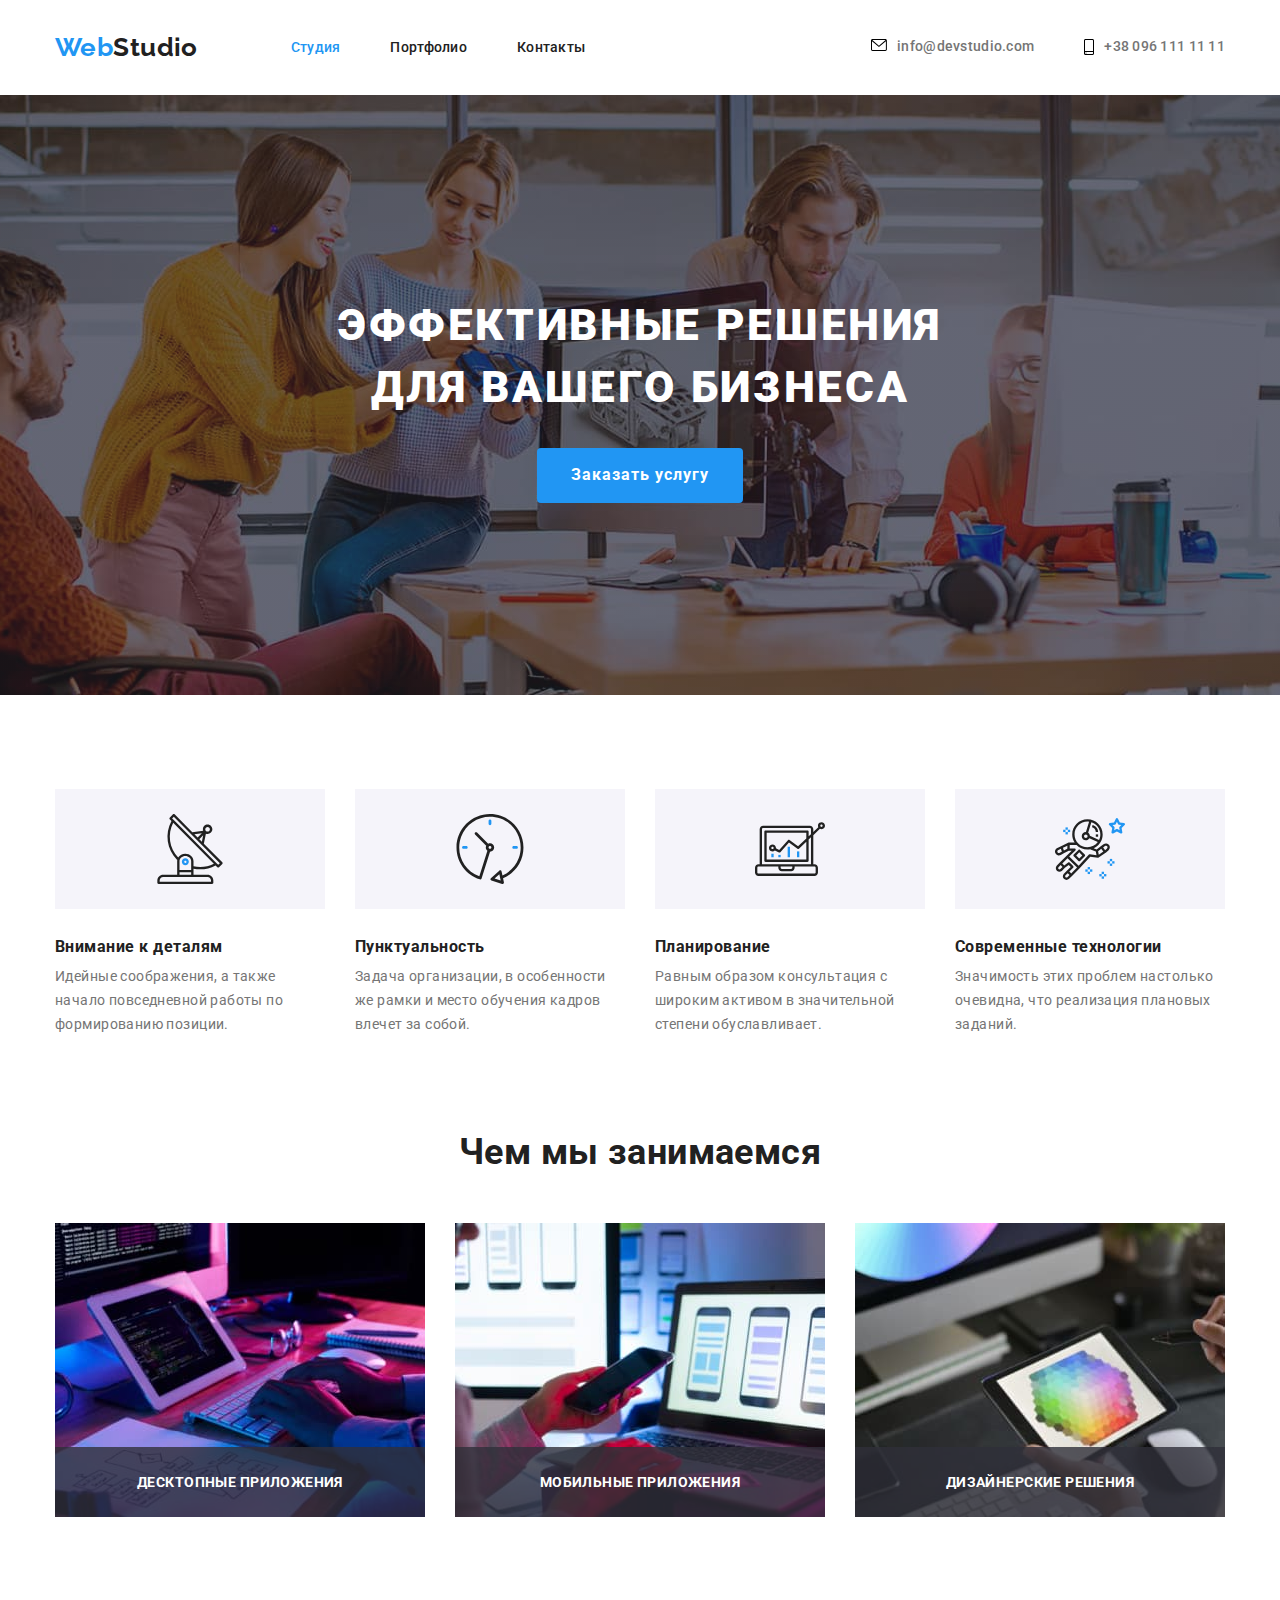
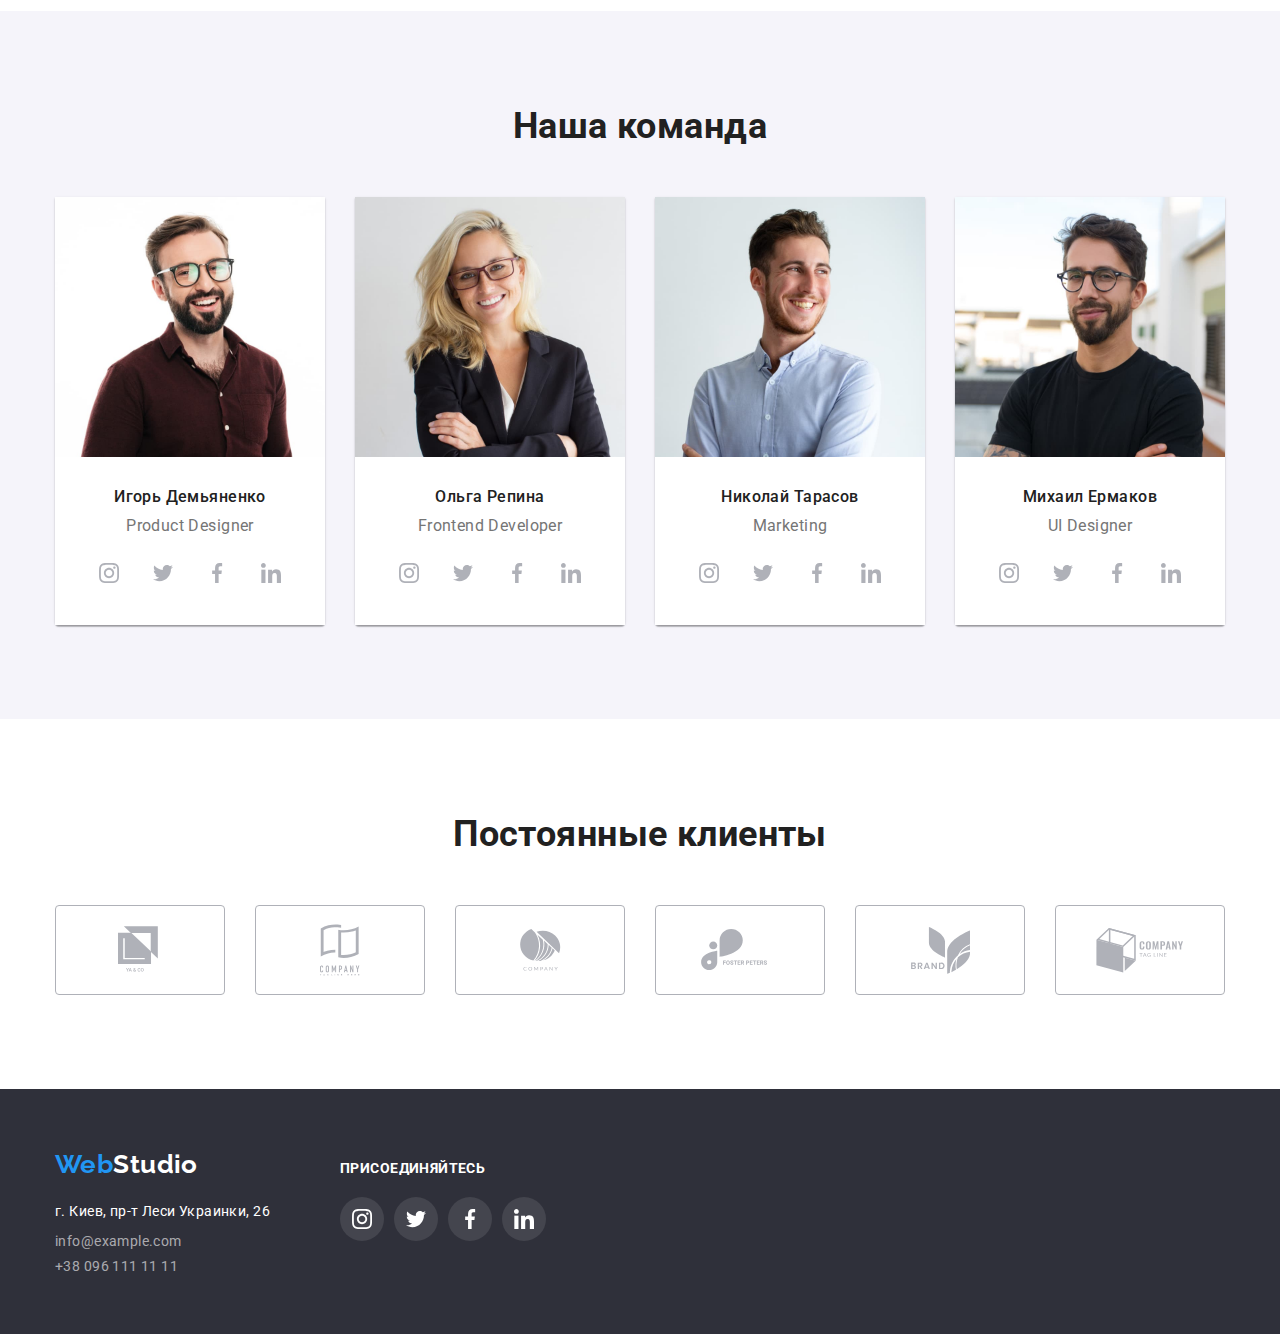
==== index.html @ ac174b3b "прошлый проект" ====
<!DOCTYPE html>
<html lang="ru">
<head>
    <meta charset="UTF-8">
    <meta http-equiv="X-UA-Compatible" content="IE=edge">
    <meta name="viewport" content="width=device-width, initial-scale=1.0">
    <title>Студия</title>
    <link rel="preconnect" href="https://fonts.gstatic.com">
    <link href="https://fonts.googleapis.com/css2?family=Raleway:wght@700&family=Roboto:wght@400;500;700;900&display=swap" rel="stylesheet">
    <link rel="stylesheet" href="https://cdnjs.cloudflare.com/ajax/libs/modern-normalize/1.0.0/modern-normalize.min.css"/>
    <link rel="stylesheet" href="./css/style.css"/>
</head>
<body>
    <!-- Header -->
    <header class="header-section">
                <!-- Navigation -->
        <div class="container">
            <nav class="nav">
                <a href="index.html" class="logo"><span class="accent">Web</span>Studio</a>
            
                <ul class="site-nav list">
                    <li class="item"><a href="index.html"  class="site-title link current">Студия</a></li>
                    <li class="item"><a href="portfolio.html" class="site-title link">Портфолио</a></li>
                    <li class="item"><a href="" class="site-title link">Контакты</a></li>
                </ul>
            </nav>
            <ul class="site-contacts list">
                <li class="item">
                    <a href="mailto:info@devstudio.com" class="contacts-title link">
                        <svg class="svg-mail">
                            <use href="./images/sprite.svg#icon-envelope"></use>
                        </svg>
                        info@devstudio.com</a>
                </li>
                <li class="item">
                    <a href="tel+380961111111" class="contacts-title link">
                        <svg class="svg-tell">
                            <use href="./images/sprite.svg#icon-smartphone"></use>
                        </svg>
                        +38 096 111 11 11</a>
                </li>
            </ul>
        </div>
    </header>
    <!-- Main-content -->
    <main>   
        <!-- Hero -->
        <div class="overlay">
            <section class="hero">
                <div class="hero-container">
                    <h1 class="hero-title">Эффективные решения для вашего бизнеса</h1>
                    <button type="button" class="button btn-hero" data-modal-open>Заказать услугу</button>
                </div>
            </section>
        </div>
        
        <!-- Наши преимущества -->
        <section class="advantages section">
            <div class="container">
                <!-- <h2>Наши преимущества</h2> -->
                <ul class="advantages-list list">
                    <li class="advantages-item antenna">
                        <h3 class="advantages-title">Внимание к деталям</h3>
                        <p class="advantages-text">Идейные соображения, а также начало повседневной работы по формированию позиции.</p>
                    </li>
                    <li class="advantages-item clock">
                        <h3 class="advantages-title">Пунктуальность</h3>
                        <p class="advantages-text">Задача организации, в особенности же рамки и место обучения кадров влечет за собой.
                        </p>
                    </li>
                    <li class="advantages-item diagram">
                        <h3 class="advantages-title">Планирование</h3>
                        <p class="advantages-text">Равным образом консультация с широким активом в значительной степени обуславливает.
                        </p>
                    </li>
                    <li class="advantages-item item astronaut">
                        <h3 class="advantages-title">Современные технологии</h3>
                        <p class="advantages-text">Значимость этих проблем настолько очевидна, что реализация плановых заданий.</p>
                    </li>
                </ul>
            </div>
        </section>
        <!-- business -->
        <section class="section no-padding">
            <div class="business container">
                <h2 class="section-title">Чем мы занимаемся</h2>
                <ul class="business-list list">
                    <li class="business-item"><img src="./images/picture1.jpg" alt="Работа за ноутбуком1" width="370" height="294">
                    <p class="lable">Десктопные приложения</p>
                    </li>
                    <li class="business-item"><img src="./images/picture2.jpg" alt="Работа за ноутбуком2" width="370" height="294">
                    <p class="lable">Мобильные приложения</p>
                    </li>
                    <li class="business-item"><img src="./images/picture3.jpg" alt="Работа за ноутбуком3" width="370" height="294">
                    <p class="lable">Дизайнерские решения</p>
                    </li>
                </ul>
            </div>
        </section>
        <!-- Team -->
        <section class="team section team-background">
            <div class="team-container container">
                <h2 class="section-title">Наша команда</h2>
                <ul class="team-list list">
                    <li class="team-item">
                        <img src="./images/img.jpg" alt="Игорь Демьяненко" width="270" height="260" />
                        <div class="team-text-container">
                            <h3 class="team-title">Игорь Демьяненко</h3>
                            <p class="team-text">Product Designer</p>
                            <ul class="social-list list">
                                <li class="social-list-item">
                                    <a href="" class="social-list-link list">
                                        <svg class="social-list-icon">
                                            <use href="./images/sprite.svg#icon-instagram2"></use>
                                        </svg>
                                    </a>
                                </li>
                                <li class="social-list-item">
                                    <a href="" class="social-list-link list">
                                        <svg class="social-list-icon">
                                            <use href="./images/sprite.svg#icon-twitter1"></use>
                                        </svg>
                                    </a>
                                </li>
                                <li class="social-list-item">
                                    <a href="" class="social-list-link list">
                                        <svg class="social-list-icon">
                                            <use href="./images/sprite.svg#icon-facebook1"></use>
                                        </svg>
                                    </a>
                                </li>
                                <li class="social-list-item">
                                    <a href="" class="social-list-link list">
                                        <svg class="social-list-icon">
                                            <use href="./images/sprite.svg#icon-linkedin1"></use>
                                        </svg>
                                    </a>
                                </li>
                            </ul>
                        </div>
                    </li>
                    <li class="team-item">
                        <img src="./images/img1.jpg" alt="Ольга Репина" width="270" height="260" />
                        <div class="team-text-container">
                            <h3 class="team-title">Ольга Репина</h3>
                            <p class="team-text">Frontend Developer</p>
                            <ul class="social-list list">
                                <li class="social-list-item">
                                    <a href="" class="social-list-link bg list">
                                        <svg class="social-list-icon">
                                            <use href="./images/sprite.svg#icon-instagram2"></use>
                                        </svg>
                                    </a>
                                </li>
                                <li class="social-list-item">
                                    <a href="" class="social-list-link list">
                                        <svg class="social-list-icon">
                                            <use href="./images/sprite.svg#icon-twitter1"></use>
                                        </svg>
                                    </a>
                                </li>
                                <li class="social-list-item">
                                    <a href="" class="social-list-link list">
                                        <svg class="social-list-icon">
                                            <use href="./images/sprite.svg#icon-facebook1"></use>
                                        </svg>
                                    </a>
                                </li>
                                <li class="social-list-item">
                                    <a href="" class="social-list-link list">
                                        <svg class="social-list-icon">
                                            <use href="./images/sprite.svg#icon-linkedin1"></use>
                                        </svg>
                                    </a>
                                </li>
                            </ul>
                        </div>
                    </li>
                    <li class="team-item">
                        <img class="img" src="./images/img2.jpg" alt="Николай Тарасов" width="270" height="260" />
                        <div class="team-text-container">
                            <h3 class="team-title">Николай Тарасов</h3>
                            <p class="team-text">Marketing</p>
                            <ul class="social-list list">
                                <li class="social-list-item">
                                    <a href="" class="social-list-link list">
                                        <svg class="social-list-icon">
                                            <use href="./images/sprite.svg#icon-instagram2"></use>
                                        </svg>
                                    </a>
                                </li>
                                <li class="social-list-item">
                                    <a href="" class="social-list-link list">
                                        <svg class="social-list-icon">
                                            <use href="./images/sprite.svg#icon-twitter1"></use>
                                        </svg>
                                    </a>
                                </li>
                                <li class="social-list-item">
                                    <a href="" class="social-list-link list">
                                        <svg class="social-list-icon">
                                            <use href="./images/sprite.svg#icon-facebook1"></use>
                                        </svg>
                                    </a>
                                </li>
                                <li class="social-list-item">
                                    <a href="" class="social-list-link list">
                                        <svg class="social-list-icon">
                                            <use href="./images/sprite.svg#icon-linkedin1"></use>
                                        </svg>
                                    </a>
                                </li>
                            </ul>
                        </div>
                    </li>
                    <li class="team-item">
                        <img src="./images/img3.jpg" alt="Михаил Ермаков" width="270" height="260" />
                        <div class="team-text-container">
                            <h3 class="team-title">Михаил Ермаков</h3>
                            <p class="team-text">UI Designer</p>
                            <ul class="social-list list">
                                <li class="social-list-item">
                                    <a href="" class="social-list-link list">
                                        <svg class="social-list-icon">
                                            <use href="./images/sprite.svg#icon-instagram2"></use>
                                        </svg>
                                    </a>
                                </li>
                                <li class="social-list-item">
                                    <a href="" class="social-list-link list">
                                        <svg class="social-list-icon">
                                            <use href="./images/sprite.svg#icon-twitter1"></use>
                                        </svg>
                                    </a>
                                </li>
                                <li class="social-list-item">
                                    <a href="" class="social-list-link list">
                                        <svg class="social-list-icon">
                                            <use href="./images/sprite.svg#icon-facebook1"></use>
                                        </svg>
                                    </a>
                                </li>
                                <li class="social-list-item">
                                    <a href="" class="social-list-link list">
                                        <svg class="social-list-icon">
                                            <use href="./images/sprite.svg#icon-linkedin1"></use>
                                        </svg>
                                    </a>
                                </li>
                            </ul>
                        </div>
                    </li>
                </ul>
            </div>
            
        </section>
    </main>
    <!-- Our partners -->
    <section class="parthners section">
        <div class="parthners-container container">
            <h2 class="section-title">Постоянные клиенты</h2>
            <ul class="parthners-list list">
                <li class="parthners-list-item">
                    <a href="" class="parthners-list-link list">
                        <svg class="parthners-list-icon" width="44px" height="49px">
                            <use href="./images/sprite.svg#icon-logo1"></use>
                        </svg>
                    </a>
                </li>
                <li class="parthners-list-item">
                    <a href="" class="parthners-list-link list">
                        <svg class="parthners-list-icon" width="40px" height="52px">
                            <use href="./images/sprite.svg#icon-logo2"></use>
                        </svg>
                    </a>
                </li>
                <li class="parthners-list-item">
                    <a href="" class="parthners-list-link list">
                        <svg  class="parthners-list-icon" width="41px" height="42px">
                            <use href="./images/sprite.svg#icon-logo3"></use>
                        </svg>
                    </a>
                </li>
                <li class="parthners-list-item">
                    <a href="" class="parthners-list-link list">
                        <svg class="parthners-list-icon" width="79px" height="42px">
                            <use href="./images/sprite.svg#icon-logo4"></use>
                        </svg>
                    </a>
                </li>
                <li class="parthners-list-item">
                    <a href="" class="parthners-list-link list">
                        <svg class="parthners-list-icon" width="59px" height="47px">
                            <use href="./images/sprite.svg#icon-logo5"></use>
                        </svg>
                    </a>
                </li>
                <li class="parthners-list-item">
                    <a href="" class="parthners-list-link list">
                        <svg class="parthners-list-icon" width="88px" height="45px">
                            <use href="./images/sprite.svg#icon-logo6"></use>
                        </svg>
                    </a>
                </li>
            </ul>
        </div>
    </section>  
    

    <!-- Footer -->
    <footer class="footer">
        <div class="footer-flex container">
            <div class="footer-wrapper ">
                <div class="footer-logo">
                    <a href="index.html" class="footer-logo logo"><span class="accent">Web</span><span class="logo-studio">Studio</span></a>
                </div>    
                <address class="address">г. Киев, пр-т Леси Украинки, 26</address>
                <ul class="footer-list list">
                    <li class="item"><a href="mailto:info@example.com" class="footer-contacts link">info@example.com</a></li>
                    <li class="item"><a href="tel+380961111111" class="footer-contacts link">+38 096 111 11 11</a></li>
            </div>
            <div class="footer-social-section">
                <h3 class="footer-social-title">Присоединяйтесь</h3>
                <ul class="footer-social-list list">
                    <li class="social-list-item">
                        <a href="" class="social-list-link list">
                            <svg class="social-list-icon">
                                <use href="./images/sprite.svg#icon-instagram2"></use>
                            </svg>
                        </a>
                    </li>
                    <li class="social-list-item">
                        <a href="" class="social-list-link list">
                            <svg class="social-list-icon">
                                <use href="./images/sprite.svg#icon-twitter1"></use>
                            </svg>
                        </a>
                    </li>
                    <li class="social-list-item">
                        <a href="" class="social-list-link list">
                            <svg class="social-list-icon">
                                <use href="./images/sprite.svg#icon-facebook1"></use>
                            </svg>
                        </a>
                    </li>
                    <li class="social-list-item">
                        <a href="" class="social-list-link list">
                            <svg class="social-list-icon">
                                <use href="./images/sprite.svg#icon-linkedin1"></use>
                            </svg>
                        </a>
                    </li>
                </ul>

            </div>
        </div>
    </footer>

    <div class="backdrop is-hidden" data-modal>
        <div class="modal">
           <button class="modal-close-btn" data-modal-close>
               <svg class="modal-close-logo">
                    <use href="./images/sprite.svg#icon-close"></use>
                </svg>
           </button>
        </div>
    </div>

    <script src="./js/model.js"></script>
</body>
</html>
---- css/style.css ----
:root {
  --primery-text-color: #757575;
  --title-text-color: #212121;
  --accent-color: #2196f3;
  --white-color: #ffffff;
  --primery-background: #f5f4fa;
  --second-background: #2f303a;
  --third-backgound: #e5e5e5;
  --contacts-footer: rgba(255, 255, 255, 0.6);

  --padprimery: 6px 22px;
}

body {
  background-color: var(--white-color);
  color: var(--primery-text-color);

  font-family: 'Roboto', sans-serif;
  font-size: 14px;
  font-weight: 400;
  font-style: normal;

  letter-spacing: 0.03em;
}

h1,
h2,
h3,
p,
ul {
  margin-top: 0;
  margin-bottom: 0;
}

img {
  display: block;
  max-width: 100%;
  height: auto;
}

/*___________Утилиты___________*/

.primery-background {
  background-color: var(--primery-background);
}

.third-background {
  background-color: var(--third-backgound);
}

.list {
  list-style: none;
  text-decoration: none;
  padding: 0;
  margin: 0;
}

.section {
  padding: 94px 0;
}

.container {
  width: 1200px;
  padding: 0 15px;

  margin-left: auto;
  margin-right: auto;
}

/*____________Header_____________*/
.header-section .container {
  display: flex;
  align-items: center;
}

.header-section {
  background-color: var(--white-color);
  padding: 32px 0;
}

.border {
  border-bottom: 1px solid #ececec;
}

/*______________Accent-webLogo____________*/
.accent {
  color: var(--accent-color);
}

.logo {
  color: var(--title-text-color);

  font-family: 'Raleway', sans-serif;
  font-weight: 700;
  font-size: 26px;

  line-height: 1.19;
  text-decoration: none;

  transition-property: color;
  transition-duration: 250ms;
  transition-timing-function: cubic-bezier(0.4, 0, 0.2, 1);

}

.logo:hover,
.logo:focus {
  color: var(--accent-color);
}

.logo-studio {
  color: #fff;
}

/*__________Site nav____________*/

.nav {
  display: flex;
  align-items: center;

}

.site-nav {
  display: flex;
  margin-left: 93px;
}

.site-nav .item:not(:last-child) {
  margin-right: 50px;
}

.site-title {
  color: var(--title-text-color);

  padding: 39px 0;

  font-weight: 500;
  line-height: 1.14;

  letter-spacing: 0.02em;

  text-decoration: none;

  transition-property: color;
  transition-duration: 250ms;
  transition-timing-function: cubic-bezier(0.4, 0, 0.2, 1);

  position: relative;

}

.site-title::after {
  content: '';
  position: absolute;

  display: block;
  width: 100%;
  height: 4px;
  background-color: var(--accent-color);
  left: 0;
  bottom: 0;

  opacity: 0;

  transition-property: opacity;
  transition-duration: 250ms;
  transition-timing-function: cubic-bezier(0.4, 0, 0.2, 1);

}

.site-title:hover::after {
  opacity: 1;
}

.site-nav .link:hover,
.site-nav .link:focus {
  color: var(--accent-color);
}

.site-nav a.link.current {
  color: var(--accent-color);
}

/* ______________Contacts_____________ */
.contacts-title {
  color: var(--primery-text-color);
  display: flex;

  font-weight: 500;

  line-height: 1.14;

  letter-spacing: 0.02em;

  text-decoration: none;

  transition-property: color;
  transition-duration: 250ms;
  transition-timing-function: cubic-bezier(0.4, 0, 0.2, 1);

}

.svg-mail {
  width: 16px;
  height: 12px;
  margin-right: 10px;
  align-items: center;

  transition-property: fill;
  transition-duration: 250ms;
  transition-timing-function: cubic-bezier(0.4, 0, 0.2, 1);

}

.svg-tell {
  width: 10px;
  height: 16px;
  margin-right: 10px;
  align-items: center;

  transition-property: fill;
  transition-duration: 250ms;
  transition-timing-function: cubic-bezier(0.4, 0, 0.2, 1);

}

.site-contacts {
  display: flex;
  margin-left: auto;
  align-items: center;
}

.site-contacts .item + .item {
  margin-left: 50px;
}

.contacts-title:hover .svg-mail,
.contacts-title:focus .svg-mail {
  fill: var(--accent-color);
}

.contacts-title:hover .svg-tell,
.contacts-title:focus .svg-tell {
  fill: var(--accent-color)
}

.site-contacts .link:hover,
.site-contacts .link:focus {
  color: var(--accent-color);
}

/*________________Hero___________*/

.hero {
  padding-top: 200px;
  padding-bottom: 200px;

  text-align: center;
}

.overlay {
  max-width: 1600px;
  height: 600px;
  margin-left: auto;
  margin-right: auto;
  background-image: linear-gradient(
      to right,
      rgba(47, 48, 58, 0.4),
      rgba(47, 48, 58, 0.4)
    ),
    url(../images/hero.jpg);
  background-color: #c4c4c4;
  background-repeat: no-repeat;
  background-position: center;
  background-size: cover;
}

.hero-title {
  color: var(--white-color);

  max-width: 700px;
  margin: 0 auto;

  font-weight: 900;
  font-size: 44px;

  align-content: center;

  margin-top: 0;
  margin-bottom: 30px;

  line-height: 1.4;
  letter-spacing: 0.06em;

  text-transform: uppercase;
}

/*_____________Main h2_____________*/
.section-title {
  color: var(--title-text-color);

  margin-bottom: 50px;

  font-weight: 700;
  font-size: 36px;

  line-height: 1.17;
  text-align: center;
}

/*______________Advantages____________*/

.advantages .advantages-list {
  display: flex;
  flex-wrap: wrap;
  margin-left: -30px;
  margin-top: -30px;
}

.advantages-item {
  width: calc(100% / 4 - 30px);
  margin-left: 30px;
  margin-top: 30px;
}

.advantages-title {
  color: var(--title-text-color);
  font-weight: 700;

  line-height: 16px;
  letter-spacing: 0.03em;

  margin-bottom: 10px;
}

.advantages-text {
  color: var(--primery-text-color);
  line-height: 1.71;
}

.advantages-item::before {
  display: block;
  content: '';
  height: 120px;
  background-repeat: no-repeat;
  background-position: center;
  background-color: #F5F4FA;
  margin-bottom: 30px;
}

.advantages-item.antenna::before {
  background-image: url(../images/antenna1.svg);
}

.advantages-item.clock::before {
  background-image: url(../images/clock1.svg);
}

.advantages-item.diagram:before {
background-image: url(../images/diagram1.svg);
}

.advantages-item.astronaut:before {
 background-image: url(../images/astronaut1.svg);
}
/*____________business____________*/
.section.no-padding {
  padding-top: 0;
}

.business .business-list {
  display: flex;
  flex-wrap: wrap;

  margin-left: -30px;
  margin-top: -30px;
}

.business-item {
  margin-left: 30px;
  margin-top: 30px;
  width: calc(100% / 3 - 30px);
  
  position: relative;
}

.business-list .lable {
  position: absolute;

  display: flex;
  align-items: center;
  justify-content: center;

  padding: 27px 0;

  width: 100%;

  color: var(--white-color);
  background-color: rgba(47, 48, 58, 0.8);

  bottom: 0;

  text-transform: uppercase;

  font-weight: 700;
}

/*__________Team___________*/
.team.team-background {
  background-color: var(--primery-background);
}

.team .team-list {
  display: flex;
  flex-wrap: wrap;
  margin-left: -30px;
  margin-top: -30px;
}

.team-item {
  width: calc(100% / 4 - 30px);

  margin-left: 30px;
  margin-top: 30px;

  box-shadow: 0px 1px 3px rgba(0, 0, 0, 0.12), 0px 1px 1px rgba(0, 0, 0, 0.14),
    0px 2px 1px rgba(0, 0, 0, 0.2);
  border-radius: 0px 0px 4px 4px;
}

.team-title {
  color: var(--title-text-color);

  font-weight: 500;
  font-size: 16px;

  padding-bottom: 10px;

  line-height: 1.19;
}

.team-text-container {
  background-color: var(--white-color);

  padding: 30px 32px;

  text-align: center;
}

.team-text {
  color: var(--primery-text-color);

  font-size: 16px;
  line-height: 1.19;
}

.team-container .social-list {
  display: flex;
  justify-content: space-between;
  margin-top: 16px;
}

 .social-list-link {
  display: flex;
  justify-content: center;
  align-items: center;
  width: 44px;
  height: 44px;
  border-radius: 50%;

  transition-property: background-color;
  transition-duration: 250ms;
  transition-timing-function: cubic-bezier(0.4, 0, 0.2, 1);


}

.social-list-link:hover,
.social-list-link:focus {
  background-color: var(--accent-color);
}

.social-list-link:hover .social-list-icon,
.social-list-link:focus .social-list-icon {
fill: var(--white-color);
}

.social-list-icon {
  width: 20px;
  height: 20px;

  transition-property: fill,background-fill;
  transition-duration: 250ms;
  transition-timing-function: cubic-bezier(0.4, 0, 0.2, 1);

}

.team-list .social-list-icon {
  fill: #AFB1B8;
}

/* ______________PARTHNERS____________ */

.parthners-list {
  display: flex;
  justify-content: space-between;
}

.parthners-list-link {
  display: flex;
  width:170px;
  height: 90px;
  align-items: center;
  justify-content: center;
  border: 1px solid #AFB1B8;
  border-radius: 4px;

  transition-property: border;
  transition-duration: 250ms;
  transition-timing-function: cubic-bezier(0.4, 0, 0.2, 1);

}

.parthners-list-icon {
  fill: #AFB1B8;

  transition-property: fill;
  transition-duration: 250ms;
  transition-timing-function: cubic-bezier(0.4, 0, 0.2, 1);

}

.parthners-list-link:hover .parthners-list-icon,
.parthners-list-link:focus .parthners-list-icon{
  fill: var(--accent-color);
}

.parthners-list-link:hover,
.parthners-list-link:focus{
  border:1px solid var(--accent-color);
}

/*_______________Button's_______________ */
.button {
  border-radius: 4px;

  display: inline-block;

  text-align: center;

  border-color: transparent;
}

.button.btn-hero {
  color: var(--white-color);
  background-color: var(--accent-color);

  font-weight: 700;
  font-size: 16px;

  padding: 10px 32px;

  line-height: 1.9;

  letter-spacing: 0.06em;

  cursor: pointer;

  min-width: 200px;

  outline: none;
}

.hero-section > .btn-hero:hover,
.hero-section > .btn-hero:focus {
  background-color: #188ce8;
}
/* Portfolio */
/* __________________filter and button's ______________*/

.filter .filter-list {
  display: flex;
  flex-wrap: wrap;
  justify-content: center;
  margin-left: -8px;
  margin-top: -8px;
}

.filter-item {
  width: calc(100% / 3 -8px);
  margin-top: 8px;
  margin-left: 8px;
  margin-bottom: 50px;
}

.filter-link {
  color: var(--title-text-color);
  background-color: var(--primery-background);

  font-weight: 500;
  font-size: 16px;
  line-height: 1.62;

  padding: 6px 22px;

  cursor: pointer;

  border-radius: 4px;

  border: none;
  outline: none;

  transition-property: color,background-color;
  transition-duration: 250ms;
  transition-timing-function: cubic-bezier(0.4, 0, 0.2, 1);

}

.filter-link:active {
  color: var(--white-color);
  background-color: var(--accent-color);
}

/*_________footer_________*/

.footer {
  background-color: var(--second-background);
}

.footer-wrapper {
  display: block;

  padding-top: 60px;
  padding-bottom: 60px;
}

.footer-flex {
  display: flex;
}

.footer-logo {
  margin-bottom: 20px;
}

.address {
  color: var(--white-color);

  margin-bottom: 9px;

  line-height: 1.71;

  font-style: inherit;
}

.footer-list .item + .item {
  margin-top: 9px;
}

.footer-contacts {
  color: var(--contacts-footer);

  text-decoration: none;
}

.container-logo {
  margin-bottom: 20px;
}

.footer-social-section {
  display: block;
  margin: 72px 70px;
}

.footer-social-list {
  display: flex;
  justify-content: space-between;
}

.footer-social-title {
  font-weight: 700;
  font-size: 14px;
  line-height: 1.14;
  margin-bottom: 20px;
  color: var(--white-color);
  text-transform: uppercase;
  text-align: start;
}

.footer-flex .social-list-link {
  background-color: #44454E;
}

.footer-flex .social-list-link:hover,
.footer-flex .social-list-link:focus {
  background-color: #2196f3;
}

.footer-social-section .social-list-item:not(:last-child) {
 margin-right: 10px;
}

.footer-social-list .social-list-icon {
  fill: var(--white-color);


}

/*____________Portfolio_________*/

/*_________Projects______*/

.filter .project-list {
  display: flex;
  flex-wrap: wrap;
  margin-left: -30px;
  margin-top: -30px;
}

.project-item {
  flex-basis: calc(100% / 3 - 30px);
  margin-left: 30px;
  margin-top: 30px;
}

.projects-title {
  color: var(--title-text-color);

  font-weight: 700;
  font-size: 18px;

  line-height: 2;

  letter-spacing: 0.06em;

  margin-bottom: 4px;
}

.project-text-container {
  padding: 20px 24px;

  border: 1px solid #eeeeee;
}


.project-text {
  color: var(--primery-text-color);

  font-size: 16px;

  line-height: 1.87;
}

.project-hover-icon {
  display: inline-block;


  transition-property: box-shadow;
  transition-duration: 250ms;
  transition-timing-function: cubic-bezier(0.4, 0, 0.2, 1);

}

.project-overlay {
  position: absolute;

  padding: 63px 24px;

  font-weight: 400px;
  font-size: 18px;
  line-height: 1.5;
  font-family: 'Roboto',sans-serif;
  color: var(--white-color);

  content: "";
  top: 0;
  left: 0;
  width: 100%;
  height: 100%;
  background-color: rgba(33, 150, 243, 0.9);;
  transform: translateY(100%);
  opacity: 0;


  transition-property: opacity,transform;
  transition-duration: 250ms;
  transition-timing-function: cubic-bezier(0.4, 0, 0.2, 1);
}

.project-thumb{
  position: relative;
  overflow: hidden;
}

.project-hover-icon:hover {
  box-shadow: 0px 1px 1px rgba(0, 0, 0, 0.12), 0px 4px 4px rgba(0, 0, 0, 0.06), 1px 4px 6px rgba(0, 0, 0, 0.16);

}

.project-hover-icon:hover .project-overlay {
  transform: translateY(0);
  opacity: 1;
}

/* ___________BACKDROP______ */
.backdrop {
  position: fixed;
  top: 0;
  left: 0;
  width: 100vw;
  height: 100vh;
  background-color: rgba(0, 0, 0, 0.2);
  transition-property: opacity,visibility;
  transition-duration: 250ms;
  transition-timing-function: cubic-bezier(0.4, 0, 0.2, 1);;
}

.modal {
  position: absolute;
  top: 50%;
  left: 50%;
  transform: translate(-50%, -50%);
  width: 528px;
  height: 581px;

  background-color: var(--white-color);

  box-shadow: 0px 1px 3px rgba(0, 0, 0, 0.12), 0px 1px 1px rgba(0, 0, 0, 0.14), 0px 2px 1px rgba(0, 0, 0, 0.2);
  border-radius: 4px;
  }

  .modal-close-btn {
    border-radius: 50%;
    position: absolute ;
    top: 8px;
    right: 8px;
    width: 30px;
    height: 30px;
    background-color: var(--white-color);
    border: 1px solid rgba(0, 0, 0, 0.1);
    cursor: pointer;
    outline: 0;
  }

  .modal-close-logo {
    top: 8px;
    right: 8px;
    width: 11px;
    height: 11px;
  }

  .is-hidden {
    opacity: 0;
    visibility: hidden;
    pointer-events: none;
  }
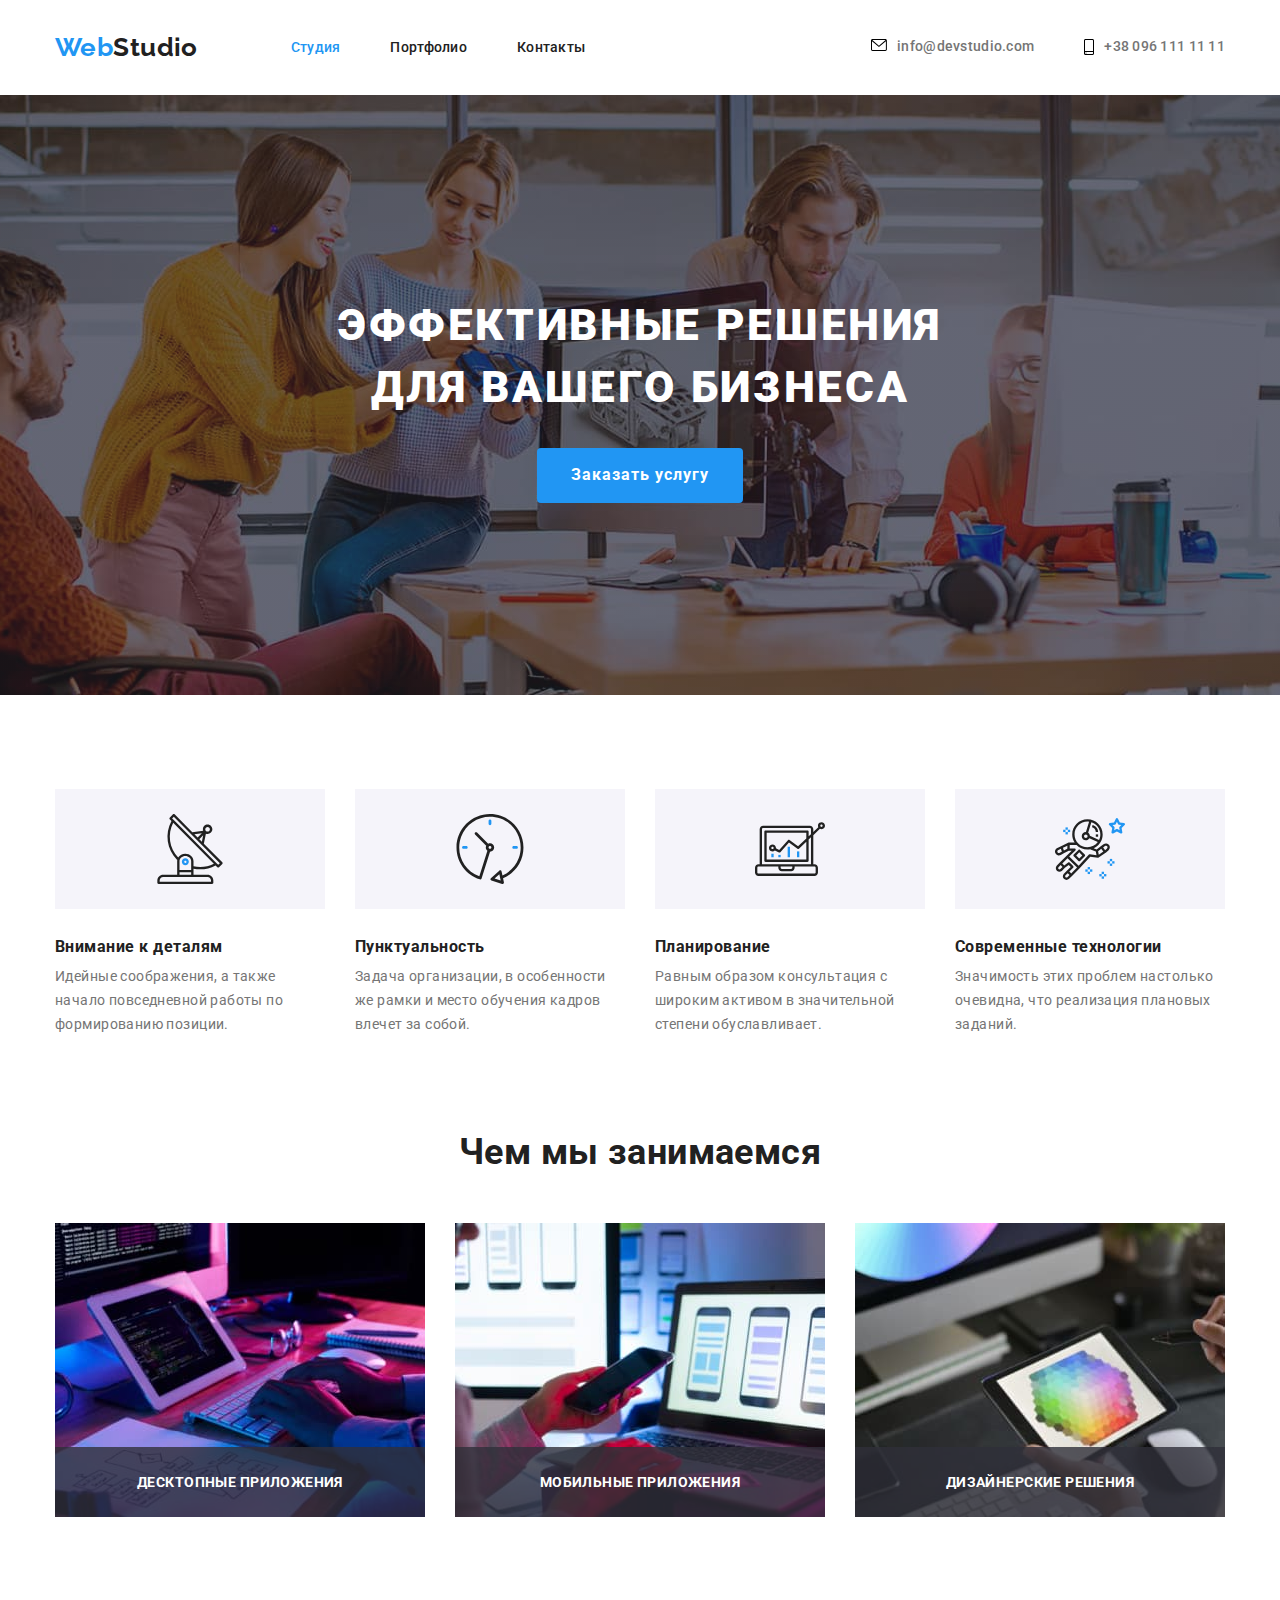
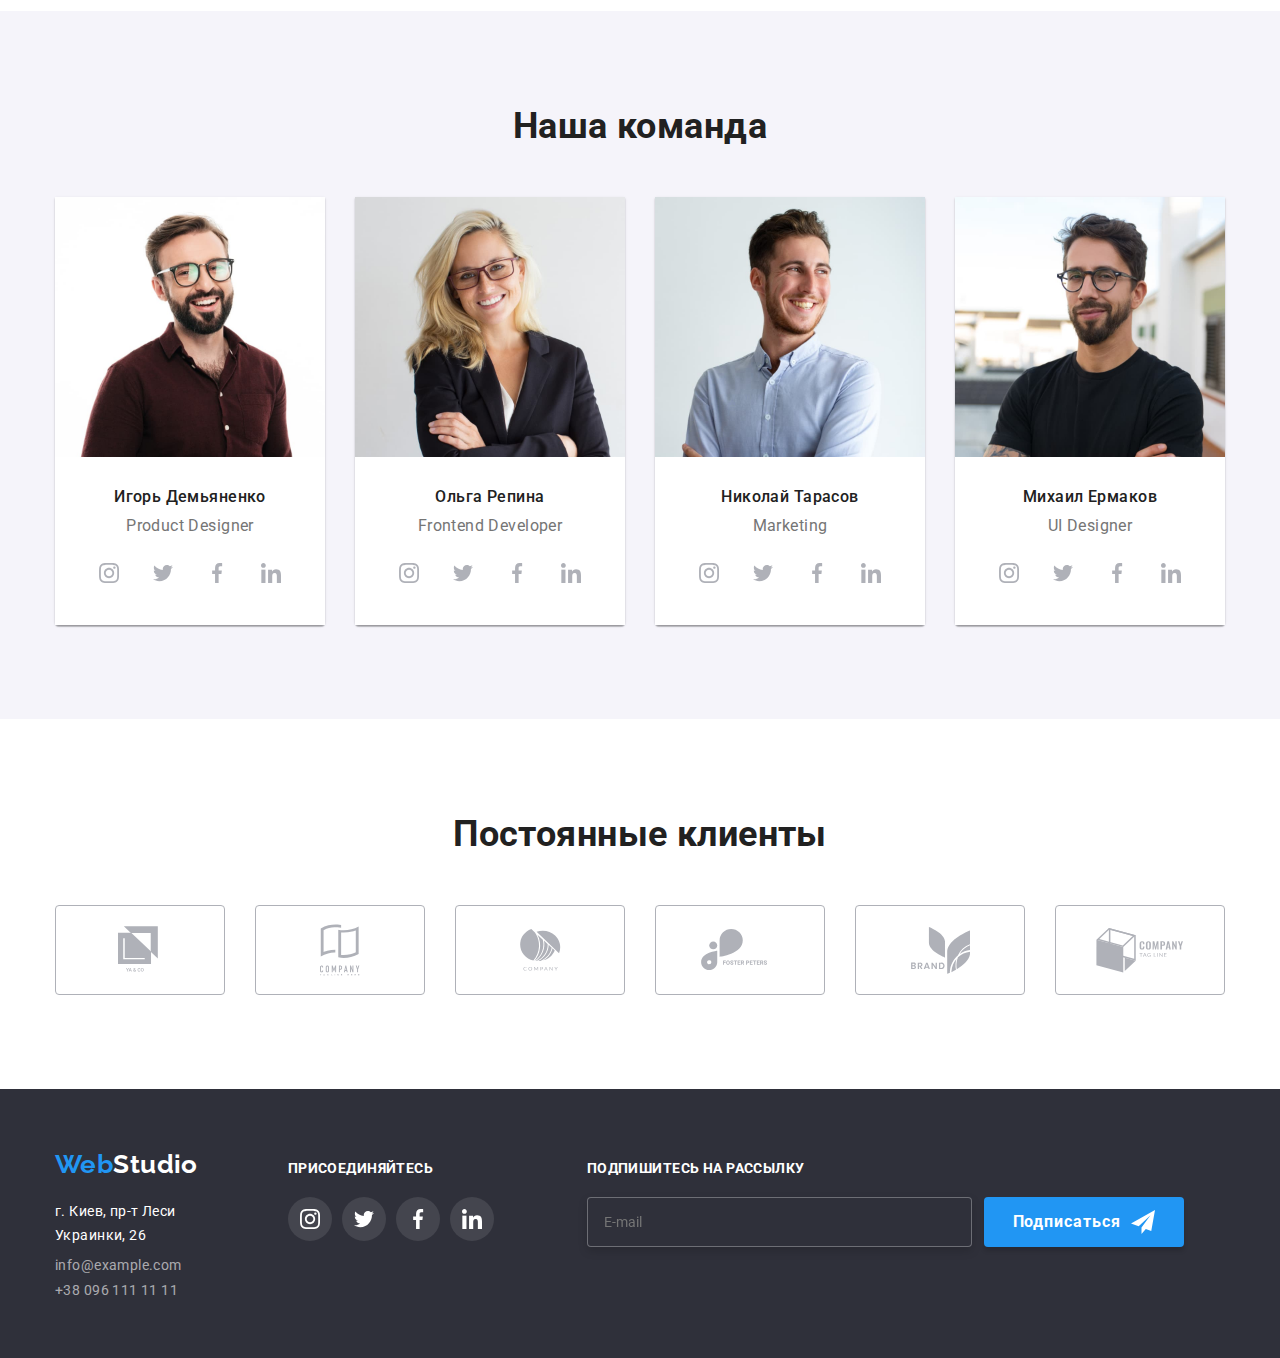
==== commit 79c62d58: "Сделал формы в футере и мадальном окне" ====
--- a/index.html
+++ b/index.html
@@ -57,7 +57,7 @@
         <!-- Наши преимущества -->
         <section class="advantages section">
             <div class="container">
-                <!-- <h2>Наши преимущества</h2> -->
+                <h2 class="visually-hidden">Наши преимущества</h2>
                 <ul class="advantages-list list">
                     <li class="advantages-item antenna">
                         <h3 class="advantages-title">Внимание к деталям</h3>
@@ -320,7 +320,7 @@
                     <li class="item"><a href="tel+380961111111" class="footer-contacts link">+38 096 111 11 11</a></li>
             </div>
             <div class="footer-social-section">
-                <h3 class="footer-social-title">Присоединяйтесь</h3>
+                <h2 class="footer-title">Присоединяйтесь</h2>
                 <ul class="footer-social-list list">
                     <li class="social-list-item">
                         <a href="" class="social-list-link list">
@@ -351,11 +351,21 @@
                         </a>
                     </li>
                 </ul>
-
+            </div>
+            <div class="footer-submit">
+                <h2 class="footer-title">Подпишитесь на рассылку</h2>
+                <form action="" class="submit-form">
+                    <input name="submit-form-email" type="email" class="submit-input" placeholder="E-mail">
+                    <button type="submit" class="submit-form-btn">Подписаться
+                        <svg class="submit-form-icon">
+                            <use href="./images/sprite.svg#icons-send"></use>
+                        </svg>
+                    </button>
+                </form>
             </div>
         </div>
     </footer>
-
+    <!-- ________________BACKDROP______________ -->
     <div class="backdrop is-hidden" data-modal>
         <div class="modal">
            <button class="modal-close-btn" data-modal-close>
@@ -363,6 +373,45 @@
                     <use href="./images/sprite.svg#icon-close"></use>
                 </svg>
            </button>
+           <!--------------------MODAL-FORM ------------------->
+           <h2 class="modal-form-title">Оставьте свои данные, мы вам перезвоним</h2>
+           <form action="" class="modal-form">
+                <label class="modal-form-field">
+                    Имя
+                    <span class="modal-form-input-wrapper">
+                            <input name="form-name" class="modal-form-input" type="text">
+                        <svg class="modal-input-icon">
+                            <use href="./images/sprite.svg#icon-person-black-modal"></use>
+                        </svg>
+                    </span>
+                </label>
+                <label  class="modal-form-field">
+                    Телефон
+                    <span class="modal-form-input-wrapper">
+                        <input name="form-tell" class="modal-form-input" type="tel">
+                    <svg class="modal-input-icon">
+                        <use href="./images/sprite.svg#icon-phone-black-modal"></use>
+                    </svg>
+                    </span>
+                </label>
+                <label class="modal-form-field">
+                    Почта
+                    <span class="modal-form-input-wrapper">
+                            <input name="form-email" class="modal-form-input" type="email">
+                        <svg class="modal-input-icon">
+                            <use href="./images/sprite.svg#icon-email-black-modal"></use>
+                        </svg>
+                    </span>
+                    
+                </label>
+                <label for="" class="modal-form-field">
+                    Комментарий
+                    <textarea name="form-field" class="modal-form-message" placeholder="Введите текст"></textarea>
+                </label>
+                <input id="form-term" name="form-term" type="checkbox" name="" class="modal-form-term visually-hidden">   
+                <label for="form-term" class="modal-form-text-descr">Соглашаюсь с рассылкой и принимаю <a class="modal-form-desc-conditions" href="">Условия договора</a></label>  
+                <button type="submit" class="modal-form-button">Отправить</button>
+           </form>
         </div>
     </div>
 
--- a/css/style.css
+++ b/css/style.css
@@ -39,6 +39,17 @@
 }
 
 /*___________Утилиты___________*/
+
+.visually-hidden {
+  position: absolute !important;
+  clip: rect(1px 1px 1px 1px); /* IE6, IE7 */
+  clip: rect(1px, 1px, 1px, 1px);
+  padding: 0 !important;
+  border: 0 !important;
+  height: 1px !important;
+  width: 1px !important;
+  overflow: hidden;
+}
 
 .primery-background {
   background-color: var(--primery-background);
@@ -569,10 +580,14 @@
   min-width: 200px;
 
   outline: none;
-}
-
-.hero-section > .btn-hero:hover,
-.hero-section > .btn-hero:focus {
+
+  transition-property: background-color;
+  transition-duration: 250ms;
+  transition-timing-function: cubic-bezier(0.4, 0, 0.2, 1);
+}
+
+.hero-container > .btn-hero:hover,
+.hero-container > .btn-hero:focus {
   background-color: #188ce8;
 }
 /* Portfolio */
@@ -668,7 +683,7 @@
 
 .footer-social-section {
   display: block;
-  margin: 72px 70px;
+  margin: 72px 0px 72px 90px;
 }
 
 .footer-social-list {
@@ -676,7 +691,7 @@
   justify-content: space-between;
 }
 
-.footer-social-title {
+.footer-title {
   font-weight: 700;
   font-size: 14px;
   line-height: 1.14;
@@ -811,7 +826,7 @@
   background-color: rgba(0, 0, 0, 0.2);
   transition-property: opacity,visibility;
   transition-duration: 250ms;
-  transition-timing-function: cubic-bezier(0.4, 0, 0.2, 1);;
+  transition-timing-function: cubic-bezier(0.4, 0, 0.2, 1);
 }
 
 .modal {
@@ -819,8 +834,11 @@
   top: 50%;
   left: 50%;
   transform: translate(-50%, -50%);
+
   width: 528px;
   height: 581px;
+
+  padding: 40px;
 
   background-color: var(--white-color);
 
@@ -842,14 +860,243 @@
   }
 
   .modal-close-logo {
-    top: 8px;
-    right: 8px;
-    width: 11px;
-    height: 11px;
+    position: absolute;
+    top: 50%;
+    left: 50%;
+    transform: translate(-50%, -50%);
+    width: 18px;
+    height: 18px;
+    transition-property: hover;
+    transition-duration: 250ms;
+    transition-timing-function: cubic-bezier(0.4, 0, 0.2, 1);
+  }
+
+  .modal-close-logo:hover {
+    fill: var(--accent-color);
   }
 
   .is-hidden {
     opacity: 0;
     visibility: hidden;
     pointer-events: none;
-  }+  }
+
+  
+  /*___________MODAL-FORM___________ */
+.modal-form-title {
+  width: 100%;
+
+  margin-bottom: 12px;
+
+  font-family: 'Roboto',sans-serif;
+  font-weight: 700;
+  font-size: 20px;
+
+  line-height: 1.15;
+
+  text-align: center;
+
+  color: var(--title-text-color);
+}
+
+.modal-form {
+  display: flex;
+  flex-direction: column;
+}
+
+.modal-form-input {
+  width: 100%;
+  height: 40px;
+
+  margin-top: 4px;
+  margin-bottom: 10px;
+  padding-left: 42px;
+
+  border: 1px solid rgba(33, 33, 33, 0.2);
+  border-radius: 4px;
+  transition-property: border-color;
+  transition-duration: 250ms;
+  transition-timing-function: cubic-bezier(0.4, 0, 0.2, 1);
+}
+
+.modal-form-input:focus {
+  outline: none;
+  border-color: var(--accent-color);
+}
+
+.modal-form-input:focus + .modal-input-icon{
+  fill: var(--accent-color);
+}
+
+.modal-form-input-wrapper{
+  position: relative;
+
+}
+
+.modal-input-icon {
+  position: absolute;
+
+  display: block;
+
+  width: 18px;
+  height: 18px;
+
+
+  fill: var(--title-text-color);
+
+  margin-left: 12px;
+
+  left: 0;
+  top:50%;
+  transform: translateY(-50%);
+
+  transition-property: fill;
+  transition-duration: 250ms;
+  transition-timing-function: cubic-bezier(0.4, 0, 0.2, 1);
+}
+
+.modal-form-message {
+  width: 100%;
+  height: 120px;
+
+  margin-top: 4px;
+  padding: 12px 16px;
+
+  border: 1px solid rgba(33, 33, 33, 0.2);
+  border-radius: 4px;
+
+  resize: none;
+
+  transition-property: border-color;
+  transition-duration: 250ms;
+  transition-timing-function: cubic-bezier(0.4, 0, 0.2, 1);
+}
+
+.modal-form-message:focus {
+  outline: none;
+  border-color: var(--accent-color);
+}
+
+.modal-form-text-descr {
+  display: flex;
+  align-items: center;
+
+  width: 100%;
+  
+  margin-top: 20px;
+  
+}
+
+.modal-form-desc-conditions {
+  color: var(--accent-color);
+  padding-left: 4px;
+}
+
+.modal-form-text-descr::before {
+  display: block;
+  content: '';
+  margin-right: 8px;
+  width: 16px;
+  height: 15px;
+  background-image: url(../images/quarter.svg);
+  
+  transition-property: background-image;
+  transition-duration: 250ms;
+  transition-timing-function: cubic-bezier(0.4, 0, 0.2, 1);
+  
+}
+
+.modal-form-term:checked + .modal-form-text-descr::before {
+  border: none;
+  background-image: url(../images/iconcheck.svg);
+}
+
+.modal-form-button {
+  width: 200px;
+  height: 50px;
+  
+  margin: 30px auto;
+  cursor: pointer;
+
+  color: var(--white-color);
+  background-color: var(--accent-color);
+  box-shadow: 0px 4px 4px rgba(0, 0, 0, 0.15);
+  border-radius: 4px;
+  border: none;
+
+  font-family: 'Roboto',sans-serif;
+  font-weight: 700;
+  font-size: 16px;
+  line-height: 1.87;
+
+  transition-property: background-color;
+  transition-duration: 250ms;
+  transition-timing-function: cubic-bezier(0.4, 0, 0.2, 1);
+}
+
+.modal-form-button:hover,
+.modal-form-button:focus {
+  background-color: #188CE8;
+}
+
+/* ___________FOOTER-SUBMIT_________ */
+.footer-submit {
+  margin: 72px 215px 94px 93px;
+}
+
+.submit-form {
+ display: flex;
+}
+
+.submit-form-btn {
+  width: 200px;
+  height: 50px;
+  background-color: var(--accent-color);
+  color: var(--white-color);
+  display: flex;
+  align-items: center;
+  justify-content: center;
+
+  font-family: 'Roboto',sans-serif;
+  font-weight: 700;
+  font-size: 16px;
+  line-height: 1.87;
+
+  box-shadow: 0px 4px 4px rgba(0, 0, 0, 0.15);
+  border-radius: 4px;
+  letter-spacing: 0.06em;
+
+  border: none;
+}
+
+.submit-input {
+  width: 385px;
+  height: 50px;
+
+  margin-right: 12px;
+  padding: 15px 16px;
+
+  background-color: var(--second-background);
+  border: 1px solid rgba(255, 255, 255, 0.3);
+  filter: drop-shadow(0px 4px 4px rgba(0, 0, 0, 0.15));
+  border-radius: 4px;
+  color: var(--white-color);
+}
+
+.submit-input:focus {
+  outline: none;
+  border-color: var(--accent-color);
+}
+
+.submit-inpt::placeholder {
+  color: rgba(255, 255, 255, 0.6);
+}
+
+.submit-form-icon {
+  width: 24px;
+  height: 24px;
+
+  margin-left: 10px;
+
+  fill: var(--white-color);
+}